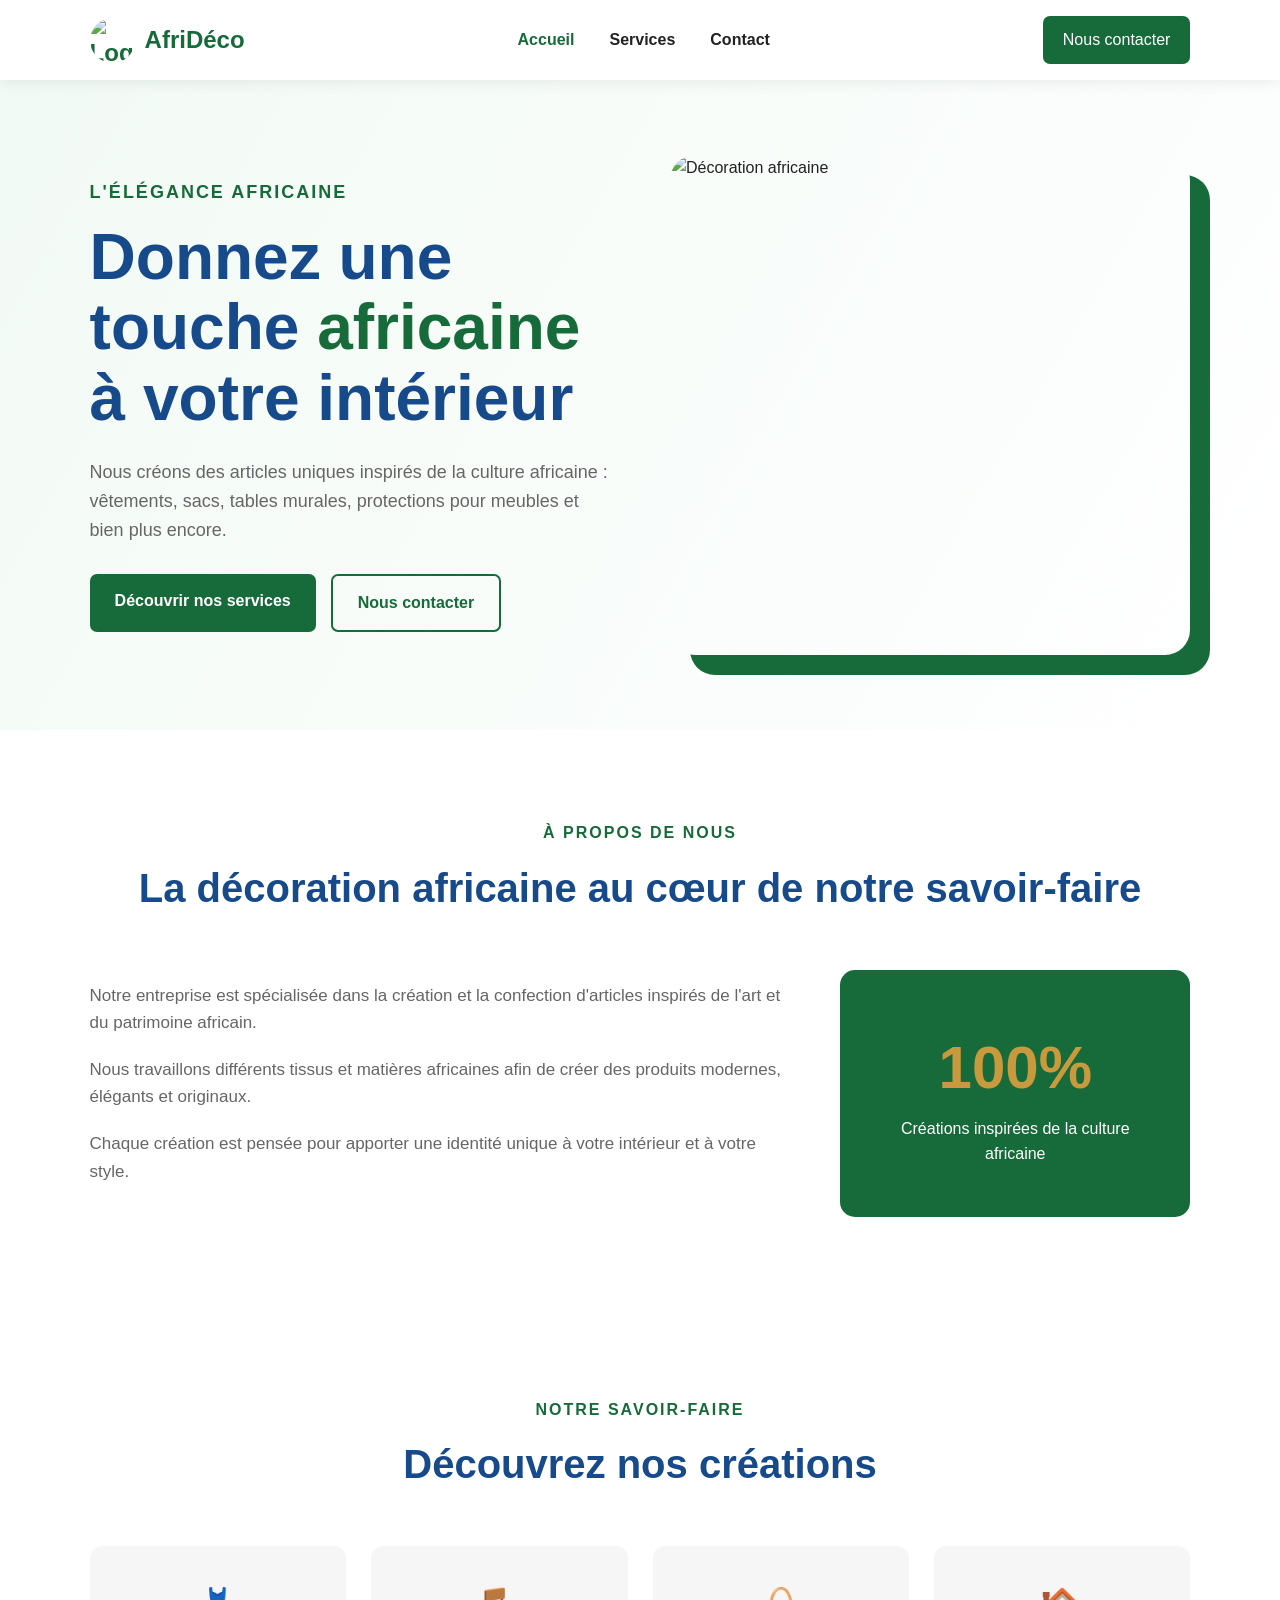
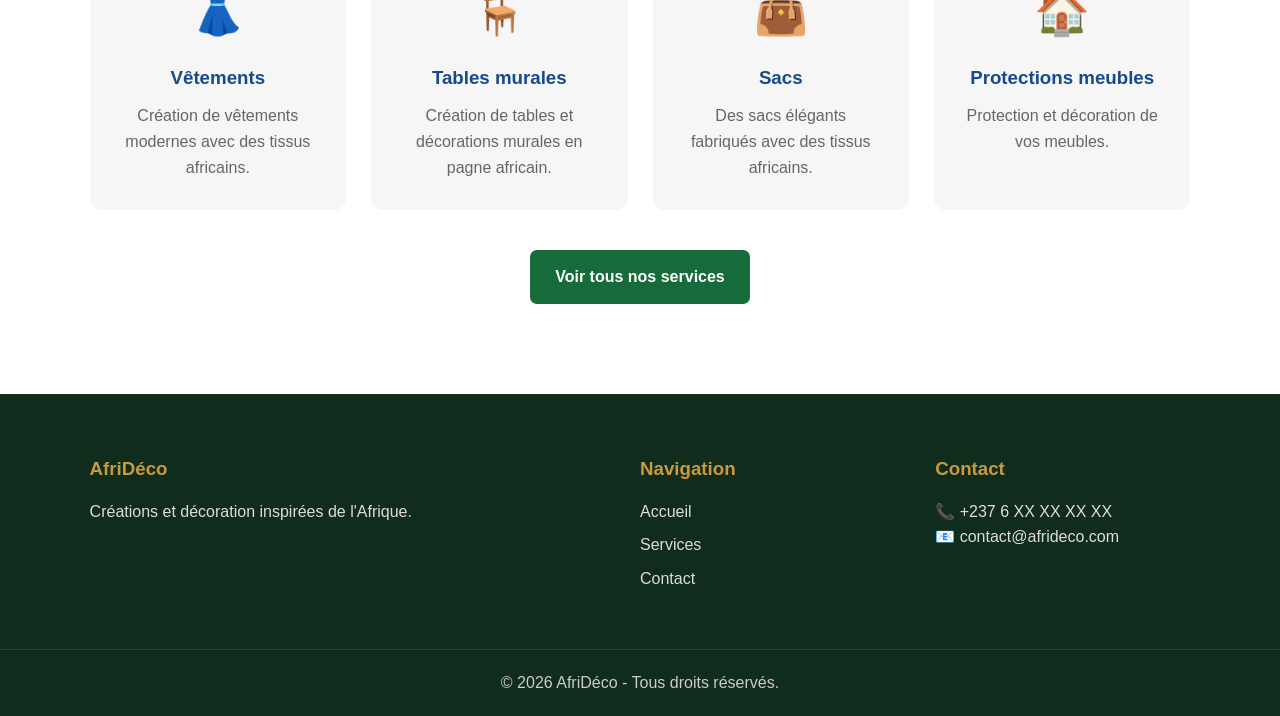
==== index.html @ ce620926 "Premier commit. Creation du site" ====
<!DOCTYPE html>
<html lang="fr">
<head>
    <meta charset="UTF-8">
    <meta name="viewport" content="width=device-width, initial-scale=1.0">

    <title>Nels Affaires - Décoration Africaine</title>

    <link rel="stylesheet" href="style.css">
</head>

<body>

    <!-- ================= NAVBAR ================= -->

    <header class="navbar">

        <div class="logo">
            <img src="images/logo.png" alt="Logo AfriDéco">
            <span>AfriDéco</span>
        </div>

        <nav>
            <ul>
                <li>
                    <a href="index.html" class="active">Accueil</a>
                </li>

                <li>
                    <a href="services.html">Services</a>
                </li>

                <li>
                    <a href="contact.html">Contact</a>
                </li>
            </ul>
        </nav>

        <a href="contact.html" class="btn-nav">
            Nous contacter
        </a>

    </header>


    <!-- ================= HERO ================= -->

    <section class="hero">

        <div class="hero-content">

            <p class="small-title">
                L'élégance africaine
            </p>

            <h1>
                Donnez une touche
                <span>africaine</span>
                à votre intérieur
            </h1>

            <p>
                Nous créons des articles uniques inspirés de la culture
                africaine : vêtements, sacs, tables murales, protections
                pour meubles et bien plus encore.
            </p>

            <div class="hero-buttons">

                <a href="services.html" class="btn-primary">
                    Découvrir nos services
                </a>

                <a href="contact.html" class="btn-secondary">
                    Nous contacter
                </a>

            </div>

        </div>

        <div class="hero-image">

            <img src="images/accueil.jpg"
                 alt="Décoration africaine">

        </div>

    </section>


    <!-- ================= PRESENTATION ================= -->

    <section class="about">

        <div class="section-title">

            <p>À propos de nous</p>

            <h2>
                La décoration africaine
                au cœur de notre savoir-faire
            </h2>

        </div>

        <div class="about-content">

            <div class="about-text">

                <p>
                    Notre entreprise est spécialisée dans la création
                    et la confection d'articles inspirés de l'art et
                    du patrimoine africain.
                </p>

                <p>
                    Nous travaillons différents tissus et matières
                    africaines afin de créer des produits modernes,
                    élégants et originaux.
                </p>

                <p>
                    Chaque création est pensée pour apporter une
                    identité unique à votre intérieur et à votre style.
                </p>

            </div>

            <div class="about-box">

                <div class="number">
                    100%
                </div>

                <p>
                    Créations inspirées
                    de la culture africaine
                </p>

            </div>

        </div>

    </section>


    <!-- ================= APERCU SERVICES ================= -->

    <section class="home-services">

        <div class="section-title">

            <p>Notre savoir-faire</p>

            <h2>
                Découvrez nos créations
            </h2>

        </div>

        <div class="service-preview">

            <div class="preview-card">

                <div class="icon">👗</div>

                <h3>
                    Vêtements
                </h3>

                <p>
                    Création de vêtements modernes
                    avec des tissus africains.
                </p>

            </div>


            <div class="preview-card">

                <div class="icon">🪑</div>

                <h3>
                    Tables murales
                </h3>

                <p>
                    Création de tables et décorations
                    murales en pagne africain.
                </p>

            </div>


            <div class="preview-card">

                <div class="icon">👜</div>

                <h3>
                    Sacs
                </h3>

                <p>
                    Des sacs élégants fabriqués
                    avec des tissus africains.
                </p>

            </div>


            <div class="preview-card">

                <div class="icon">🏠</div>

                <h3>
                    Protections meubles
                </h3>

                <p>
                    Protection et décoration
                    de vos meubles.
                </p>

            </div>

        </div>

        <div class="center-button">

            <a href="services.html" class="btn-primary">
                Voir tous nos services
            </a>

        </div>

    </section>


    <!-- ================= FOOTER ================= -->

    <footer>

        <div class="footer-content">

            <div>
                <h3>AfriDéco</h3>

                <p>
                    Créations et décoration
                    inspirées de l'Afrique.
                </p>
            </div>

            <div>
                <h3>Navigation</h3>

                <a href="index.html">Accueil</a>
                <a href="services.html">Services</a>
                <a href="contact.html">Contact</a>
            </div>

            <div>
                <h3>Contact</h3>

                <p>📞 +237 6 XX XX XX XX</p>
                <p>📧 contact@afrideco.com</p>
            </div>

        </div>

        <div class="copyright">

            © 2026 AfriDéco - Tous droits réservés.

        </div>

    </footer>


    <script src="js/script.js"></script>

</body>
</html>
---- style.css ----
/* =========================================
   RESET
========================================= */

* {
    margin: 0;
    padding: 0;
    box-sizing: border-box;
}

html {
    scroll-behavior: smooth;
}

body {
    font-family: Arial, Helvetica, sans-serif;
    color: #222;
    background: #fff;
    line-height: 1.6;
}

a {
    text-decoration: none;
    color: inherit;
}

img {
    width: 100%;
    display: block;
}


/* =========================================
   VARIABLES
========================================= */

:root {
    --green: #176b3a;
    --dark-green: #0e4727;
    --light-green: #eaf5ee;
    --blue: #164a8a;
    --gold: #c99a3d;
    --black: #171717;
    --gray: #666;
    --light-gray: #f6f6f6;
    --white: #fff;
}


/* =========================================
   NAVBAR
========================================= */

.navbar {
    width: 100%;
    min-height: 80px;
    padding: 15px 7%;

    display: flex;
    align-items: center;
    justify-content: space-between;

    background: white;

    box-shadow: 0 2px 15px rgba(0, 0, 0, 0.08);

    position: sticky;
    top: 0;
    z-index: 1000;
}


.logo {
    display: flex;
    align-items: center;
    gap: 10px;

    font-size: 24px;
    font-weight: bold;
    color: var(--green);
}

.logo img {
    width: 45px;
    height: 45px;
    object-fit: cover;
    border-radius: 50%;
}


.navbar nav ul {
    list-style: none;

    display: flex;
    gap: 35px;
}


.navbar nav a {
    font-weight: 600;
    transition: 0.3s;
}


.navbar nav a:hover,
.navbar nav a.active {
    color: var(--green);
}


.btn-nav {
    background: var(--green);
    color: white;

    padding: 11px 20px;

    border-radius: 7px;

    transition: 0.3s;
}


.btn-nav:hover {
    background: var(--dark-green);
}


/* =========================================
   BOUTONS
========================================= */

.btn-primary,
.btn-secondary {
    display: inline-block;

    padding: 14px 25px;

    border-radius: 7px;

    font-weight: bold;

    transition: 0.3s;
}


.btn-primary {
    background: var(--green);
    color: white;
}


.btn-primary:hover {
    background: var(--dark-green);
    transform: translateY(-2px);
}


.btn-secondary {
    border: 2px solid var(--green);
    color: var(--green);
}


.btn-secondary:hover {
    background: var(--green);
    color: white;
}


.center-button {
    text-align: center;
    margin-top: 40px;
}


/* =========================================
   HERO
========================================= */

.hero {
    min-height: 650px;

    padding: 70px 7%;

    display: grid;
    grid-template-columns: 1fr 1fr;

    align-items: center;

    gap: 60px;

    background:
        linear-gradient(
            120deg,
            #f2faf5,
            #ffffff
        );
}


.hero-content .small-title {
    color: var(--green);

    font-weight: bold;

    text-transform: uppercase;

    letter-spacing: 2px;

    margin-bottom: 15px;
}


.hero h1 {
    font-size: clamp(40px, 5vw, 68px);

    line-height: 1.1;

    color: var(--blue);

    margin-bottom: 25px;
}


.hero h1 span {
    color: var(--green);
}


.hero-content > p {
    color: var(--gray);

    max-width: 600px;

    font-size: 18px;

    margin-bottom: 30px;
}


.hero-buttons {
    display: flex;
    gap: 15px;

    flex-wrap: wrap;
}


.hero-image img {
    height: 500px;

    object-fit: cover;

    border-radius: 25px;

    box-shadow:
        20px 20px 0 var(--green);
}


/* =========================================
   SECTIONS
========================================= */

.about,
.home-services,
.services-section,
.products-section,
.contact-section {
    padding: 90px 7%;
}


.section-title {
    text-align: center;

    margin-bottom: 50px;
}


.section-title p {
    color: var(--green);

    font-weight: bold;

    text-transform: uppercase;

    letter-spacing: 2px;
}


.section-title h2 {
    color: var(--blue);

    font-size: 40px;

    margin-top: 10px;
}


/* =========================================
   ABOUT
========================================= */

.about-content {
    display: grid;

    grid-template-columns: 2fr 1fr;

    gap: 50px;

    align-items: center;
}


.about-text p {
    margin-bottom: 20px;

    color: var(--gray);

    font-size: 17px;
}


.about-box {
    background: var(--green);

    color: white;

    padding: 50px 30px;

    text-align: center;

    border-radius: 15px;
}


.about-box .number {
    font-size: 60px;

    font-weight: bold;

    color: var(--gold);
}


/* =========================================
   APERCU SERVICES
========================================= */

.service-preview {
    display: grid;

    grid-template-columns:
        repeat(4, 1fr);

    gap: 25px;
}


.preview-card {
    padding: 30px;

    background: var(--light-gray);

    border-radius: 12px;

    text-align: center;

    transition: 0.3s;
}


.preview-card:hover {
    transform: translateY(-8px);

    box-shadow:
        0 15px 30px rgba(0,0,0,0.1);
}


.preview-card .icon {
    font-size: 45px;

    margin-bottom: 15px;
}


.preview-card h3 {
    color: var(--blue);

    margin-bottom: 10px;
}


.preview-card p {
    color: var(--gray);
}


/* =========================================
   PAGE HEADER
========================================= */

.page-header {
    padding: 80px 7%;

    text-align: center;

    background: var(--light-green);
}


.page-header p:first-child {
    color: var(--green);

    font-weight: bold;

    text-transform: uppercase;
}


.page-header h1 {
    font-size: 50px;

    color: var(--blue);

    margin: 10px 0;
}


.page-header p:last-child {
    color: var(--gray);
}


/* =========================================
   SERVICES
========================================= */

.services-grid {
    display: grid;

    grid-template-columns:
        repeat(2, 1fr);

    gap: 30px;
}


.service-card {
    background: white;

    border-radius: 15px;

    overflow: hidden;

    box-shadow:
        0 10px 30px rgba(0,0,0,0.08);

    cursor: pointer;

    transition: 0.3s;
}


.service-card:hover {
    transform: translateY(-8px);

    box-shadow:
        0 20px 40px rgba(0,0,0,0.13);
}


.service-image {
    height: 280px;

    overflow: hidden;
}


.service-image img {
    height: 100%;

    object-fit: cover;

    transition: 0.4s;
}


.service-card:hover
.service-image img {
    transform: scale(1.06);
}


.service-card-content {
    padding: 30px;
}


.service-card-content span {
    color: var(--green);

    font-size: 13px;

    font-weight: bold;

    text-transform: uppercase;
}


.service-card-content h2 {
    color: var(--blue);

    margin: 8px 0;
}


.service-card-content p {
    color: var(--gray);

    margin-bottom: 15px;
}


.service-card button {
    border: none;

    background: transparent;

    color: var(--green);

    font-weight: bold;

    cursor: pointer;

    font-size: 15px;
}


/* =========================================
   PRODUITS
========================================= */

.products-section {
    background: #fafafa;
}


.products-grid {
    display: grid;

    grid-template-columns:
        repeat(3, 1fr);

    gap: 25px;
}


.product-card {
    background: white;

    border-radius: 12px;

    overflow: hidden;

    box-shadow:
        0 8px 25px rgba(0,0,0,0.08);
}


.product-card-image {
    height: 270px;
}


.product-card-image img {
    height: 100%;

    object-fit: cover;
}


.product-info {
    padding: 22px;
}


.product-info h3 {
    color: var(--blue);

    margin-bottom: 8px;
}


.product-price {
    color: var(--green);

    font-size: 21px;

    font-weight: bold;

    margin: 10px 0;
}


.product-material {
    display: inline-block;

    padding: 5px 10px;

    border-radius: 20px;

    background: var(--light-green);

    color: var(--green);

    font-size: 13px;

    margin-bottom: 10px;
}


.product-description {
    color: var(--gray);

    font-size: 14px;
}


.empty-products {
    grid-column: 1 / -1;

    text-align: center;

    padding: 60px;

    background: white;

    border-radius: 15px;
}


.empty-products div {
    font-size: 50px;
}


/* =========================================
   CONTACT
========================================= */

.contact-section {
    display: grid;

    grid-template-columns:
        1fr 1fr;

    gap: 70px;
}


.contact-form-container,
.contact-info {
    background: white;

    padding: 35px;

    border-radius: 15px;

    box-shadow:
        0 10px 35px rgba(0,0,0,0.08);
}


.contact-form-container h2,
.contact-info h2 {
    color: var(--blue);

    margin-bottom: 10px;
}


.contact-form-container > p,
.contact-info > p {
    color: var(--gray);

    margin-bottom: 30px;
}


.form-group {
    margin-bottom: 20px;
}


.form-group label {
    display: block;

    margin-bottom: 7px;

    font-weight: bold;
}


.form-group input,
.form-group textarea,
.form-group select {
    width: 100%;

    padding: 13px 15px;

    border: 1px solid #ddd;

    border-radius: 7px;

    font-size: 15px;

    outline: none;
}


.form-group input:focus,
.form-group textarea:focus,
.form-group select:focus {
    border-color: var(--green);
}


.contact-item {
    display: flex;

    align-items: center;

    gap: 15px;

    padding: 17px;

    border-radius: 10px;

    margin-bottom: 12px;

    background: var(--light-gray);

    transition: 0.3s;
}


.contact-item:hover {
    background: var(--light-green);

    transform: translateX(5px);
}


.contact-icon {
    width: 45px;
    height: 45px;

    display: flex;

    align-items: center;
    justify-content: center;

    border-radius: 50%;

    background: var(--green);

    color: white;

    font-weight: bold;
}


.contact-item strong {
    display: block;

    color: var(--blue);
}


.contact-item span {
    display: block;

    color: var(--gray);

    font-size: 14px;
}


/* =========================================
   FOOTER
========================================= */

footer {
    background: #102c1c;

    color: white;

    padding-top: 60px;
}


.footer-content {
    padding: 0 7% 50px;

    display: grid;

    grid-template-columns:
        2fr 1fr 1fr;

    gap: 40px;
}


.footer-content h3 {
    margin-bottom: 15px;

    color: var(--gold);
}


.footer-content p {
    color: #ddd;
}


.footer-content a {
    display: block;

    color: #ddd;

    margin-bottom: 8px;
}


.footer-content a:hover {
    color: white;
}


.copyright {
    border-top: 1px solid rgba(255,255,255,0.1);

    text-align: center;

    padding: 20px 7%;

    color: #ccc;
}


/* =========================================
   RESPONSIVE
========================================= */

@media (max-width: 1000px) {

    .service-preview {
        grid-template-columns:
            repeat(2, 1fr);
    }

    .products-grid {
        grid-template-columns:
            repeat(2, 1fr);
    }

}


@media (max-width: 800px) {

    .navbar {
        flex-wrap: wrap;

        gap: 15px;
    }

    .navbar nav {
        order: 3;

        width: 100%;
    }

    .navbar nav ul {
        justify-content: center;
    }


    .hero {
        grid-template-columns: 1fr;

        text-align: center;
    }

    .hero-buttons {
        justify-content: center;
    }


    .about-content {
        grid-template-columns: 1fr;
    }


    .services-grid {
        grid-template-columns: 1fr;
    }


    .contact-section {
        grid-template-columns: 1fr;
    }


    .footer-content {
        grid-template-columns: 1fr;
    }

}


@media (max-width: 550px) {

    .navbar nav ul {
        gap: 15px;

        font-size: 14px;
    }

    .btn-nav {
        display: none;
    }


    .hero {
        padding: 50px 5%;
    }


    .hero-image img {
        height: 350px;

        box-shadow: 10px 10px 0 var(--green);
    }


    .section-title h2 {
        font-size: 30px;
    }


    .page-header h1 {
        font-size: 38px;
    }


    .service-preview,
    .products-grid {
        grid-template-columns: 1fr;
    }


    .about,
    .home-services,
    .services-section,
    .products-section,
    .contact-section {
        padding: 60px 5%;
    }

}
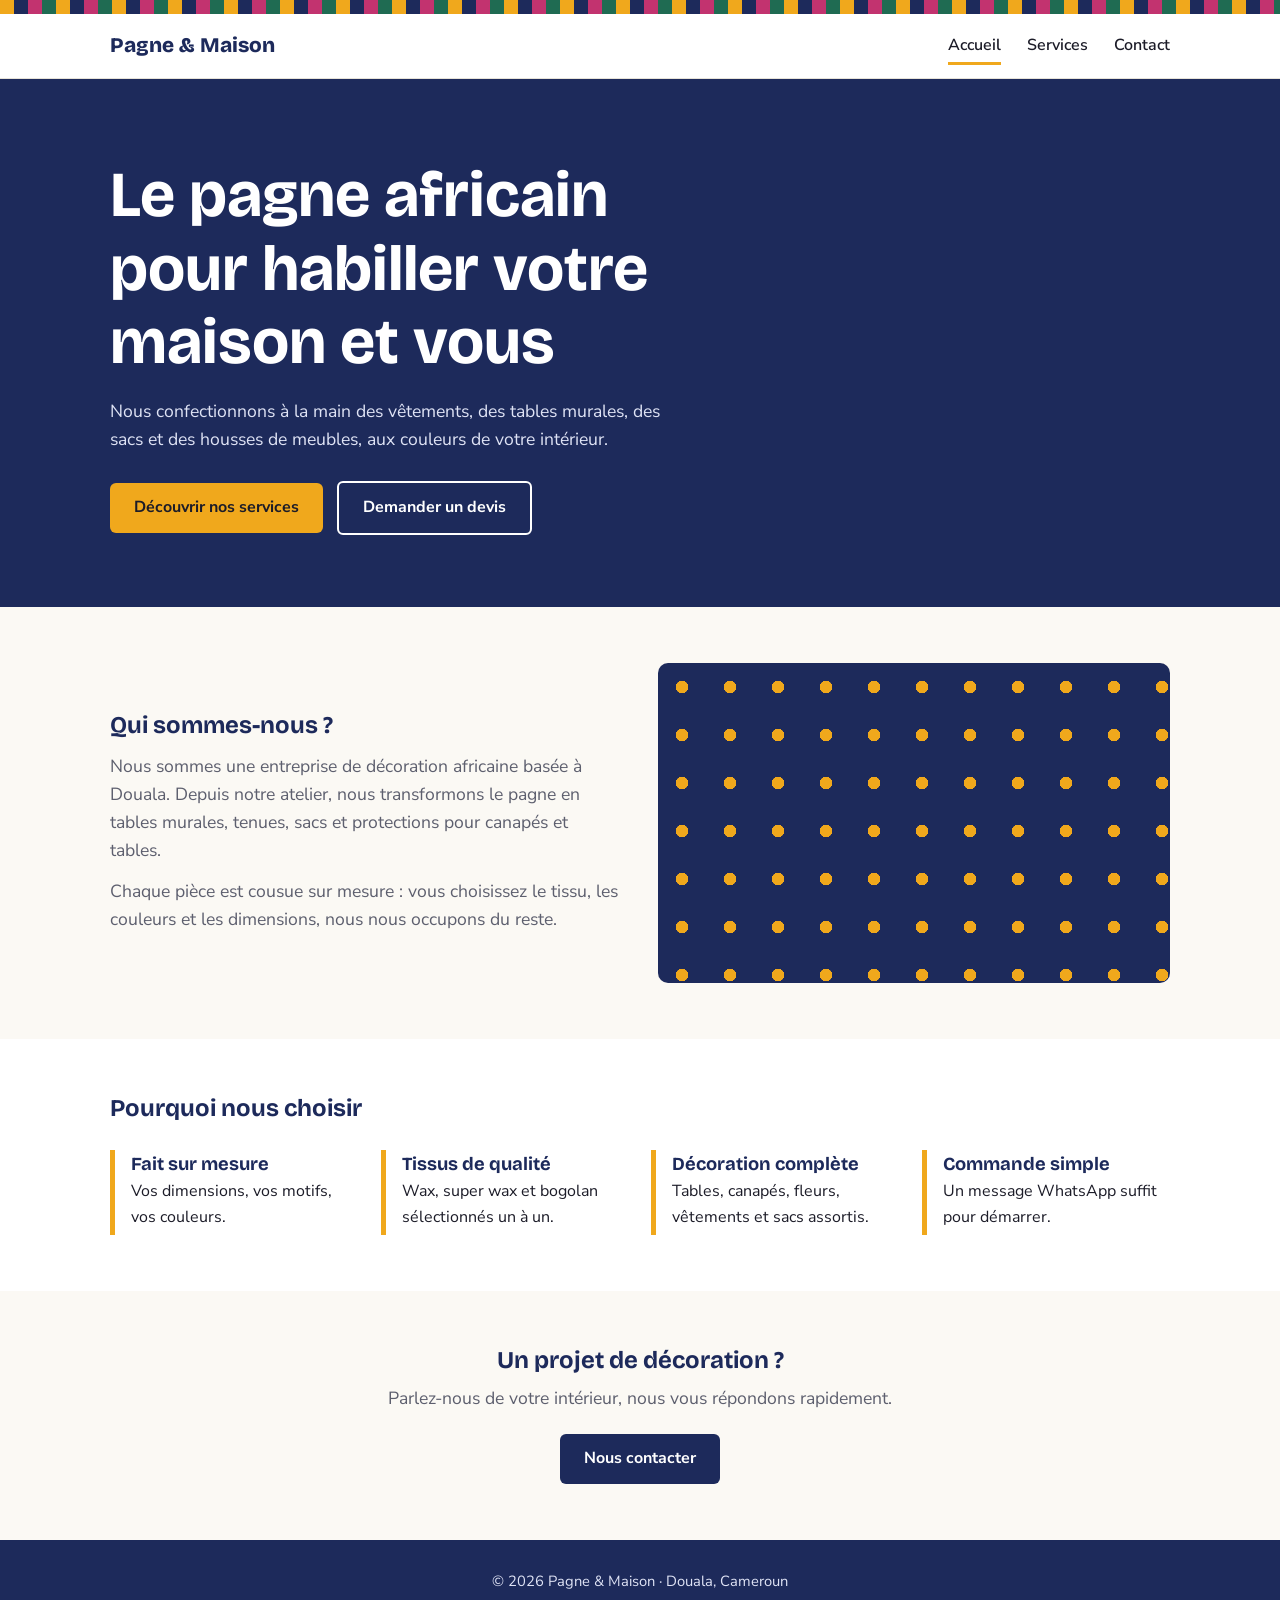
==== commit 0773af51: "Modification du design du site. Ajout du scipt. Ajout de la page produit" ====
--- a/index.html
+++ b/index.html
@@ -1,284 +1,58 @@
 <!DOCTYPE html>
 <html lang="fr">
 <head>
-    <meta charset="UTF-8">
-    <meta name="viewport" content="width=device-width, initial-scale=1.0">
-
-    <title>Nels Affaires - Décoration Africaine</title>
-
-    <link rel="stylesheet" href="style.css">
+<meta charset="UTF-8">
+<meta name="viewport" content="width=device-width, initial-scale=1">
+<title>Pagne & Maison – Décoration africaine sur mesure</title>
+<meta name="description" content="Vêtements, tables murales, sacs et protections de meubles en pagne africain, faits sur mesure.">
+<link rel="preconnect" href="https://fonts.googleapis.com">
+<link href="https://fonts.googleapis.com/css2?family=Bricolage+Grotesque:wght@600;800&family=Nunito+Sans:wght@400;600;700&display=swap" rel="stylesheet">
+<link rel="stylesheet" href="style.css">
 </head>
-
 <body>
 
-    <!-- ================= NAVBAR ================= -->
+<main>
+  <div class="hero">
+    <div class="wrap">
+      <h1>Le pagne africain pour habiller votre maison et vous</h1>
+      <p>Nous confectionnons à la main des vêtements, des tables murales, des sacs et des housses de meubles, aux couleurs de votre intérieur.</p>
+      <a class="btn clair" href="services.html">Découvrir nos services</a>
+      <a class="btn" href="contact.html">Demander un devis</a>
+    </div>
+  </div>
 
-    <header class="navbar">
+  <section>
+    <div class="wrap apropos">
+      <div>
+        <h2>Qui sommes-nous ?</h2>
+        <p class="lead" style="margin-top:12px">Nous sommes une entreprise de décoration africaine basée à Douala. Depuis notre atelier, nous transformons le pagne en tables murales, tenues, sacs et protections pour canapés et tables.</p>
+        <p class="lead" style="margin-top:12px">Chaque pièce est cousue sur mesure : vous choisissez le tissu, les couleurs et les dimensions, nous nous occupons du reste.</p>
+      </div>
+      <div class="visuel m1"></div>
+    </div>
+  </section>
 
-        <div class="logo">
-            <img src="images/logo.png" alt="Logo AfriDéco">
-            <span>AfriDéco</span>
-        </div>
+  <section style="background:#fff">
+    <div class="wrap">
+      <h2>Pourquoi nous choisir</h2>
+      <div class="grille">
+        <div class="atout"><h3>Fait sur mesure</h3><p>Vos dimensions, vos motifs, vos couleurs.</p></div>
+        <div class="atout"><h3>Tissus de qualité</h3><p>Wax, super wax et bogolan sélectionnés un à un.</p></div>
+        <div class="atout"><h3>Décoration complète</h3><p>Tables, canapés, fleurs, vêtements et sacs assortis.</p></div>
+        <div class="atout"><h3>Commande simple</h3><p>Un message WhatsApp suffit pour démarrer.</p></div>
+      </div>
+    </div>
+  </section>
 
-        <nav>
-            <ul>
-                <li>
-                    <a href="index.html" class="active">Accueil</a>
-                </li>
+  <section>
+    <div class="wrap" style="text-align:center">
+      <h2>Un projet de décoration ?</h2>
+      <p class="lead" style="margin:10px auto 22px">Parlez-nous de votre intérieur, nous vous répondons rapidement.</p>
+      <a class="btn" href="contact.html">Nous contacter</a>
+    </div>
+  </section>
+</main>
 
-                <li>
-                    <a href="services.html">Services</a>
-                </li>
-
-                <li>
-                    <a href="contact.html">Contact</a>
-                </li>
-            </ul>
-        </nav>
-
-        <a href="contact.html" class="btn-nav">
-            Nous contacter
-        </a>
-
-    </header>
-
-
-    <!-- ================= HERO ================= -->
-
-    <section class="hero">
-
-        <div class="hero-content">
-
-            <p class="small-title">
-                L'élégance africaine
-            </p>
-
-            <h1>
-                Donnez une touche
-                <span>africaine</span>
-                à votre intérieur
-            </h1>
-
-            <p>
-                Nous créons des articles uniques inspirés de la culture
-                africaine : vêtements, sacs, tables murales, protections
-                pour meubles et bien plus encore.
-            </p>
-
-            <div class="hero-buttons">
-
-                <a href="services.html" class="btn-primary">
-                    Découvrir nos services
-                </a>
-
-                <a href="contact.html" class="btn-secondary">
-                    Nous contacter
-                </a>
-
-            </div>
-
-        </div>
-
-        <div class="hero-image">
-
-            <img src="images/accueil.jpg"
-                 alt="Décoration africaine">
-
-        </div>
-
-    </section>
-
-
-    <!-- ================= PRESENTATION ================= -->
-
-    <section class="about">
-
-        <div class="section-title">
-
-            <p>À propos de nous</p>
-
-            <h2>
-                La décoration africaine
-                au cœur de notre savoir-faire
-            </h2>
-
-        </div>
-
-        <div class="about-content">
-
-            <div class="about-text">
-
-                <p>
-                    Notre entreprise est spécialisée dans la création
-                    et la confection d'articles inspirés de l'art et
-                    du patrimoine africain.
-                </p>
-
-                <p>
-                    Nous travaillons différents tissus et matières
-                    africaines afin de créer des produits modernes,
-                    élégants et originaux.
-                </p>
-
-                <p>
-                    Chaque création est pensée pour apporter une
-                    identité unique à votre intérieur et à votre style.
-                </p>
-
-            </div>
-
-            <div class="about-box">
-
-                <div class="number">
-                    100%
-                </div>
-
-                <p>
-                    Créations inspirées
-                    de la culture africaine
-                </p>
-
-            </div>
-
-        </div>
-
-    </section>
-
-
-    <!-- ================= APERCU SERVICES ================= -->
-
-    <section class="home-services">
-
-        <div class="section-title">
-
-            <p>Notre savoir-faire</p>
-
-            <h2>
-                Découvrez nos créations
-            </h2>
-
-        </div>
-
-        <div class="service-preview">
-
-            <div class="preview-card">
-
-                <div class="icon">👗</div>
-
-                <h3>
-                    Vêtements
-                </h3>
-
-                <p>
-                    Création de vêtements modernes
-                    avec des tissus africains.
-                </p>
-
-            </div>
-
-
-            <div class="preview-card">
-
-                <div class="icon">🪑</div>
-
-                <h3>
-                    Tables murales
-                </h3>
-
-                <p>
-                    Création de tables et décorations
-                    murales en pagne africain.
-                </p>
-
-            </div>
-
-
-            <div class="preview-card">
-
-                <div class="icon">👜</div>
-
-                <h3>
-                    Sacs
-                </h3>
-
-                <p>
-                    Des sacs élégants fabriqués
-                    avec des tissus africains.
-                </p>
-
-            </div>
-
-
-            <div class="preview-card">
-
-                <div class="icon">🏠</div>
-
-                <h3>
-                    Protections meubles
-                </h3>
-
-                <p>
-                    Protection et décoration
-                    de vos meubles.
-                </p>
-
-            </div>
-
-        </div>
-
-        <div class="center-button">
-
-            <a href="services.html" class="btn-primary">
-                Voir tous nos services
-            </a>
-
-        </div>
-
-    </section>
-
-
-    <!-- ================= FOOTER ================= -->
-
-    <footer>
-
-        <div class="footer-content">
-
-            <div>
-                <h3>AfriDéco</h3>
-
-                <p>
-                    Créations et décoration
-                    inspirées de l'Afrique.
-                </p>
-            </div>
-
-            <div>
-                <h3>Navigation</h3>
-
-                <a href="index.html">Accueil</a>
-                <a href="services.html">Services</a>
-                <a href="contact.html">Contact</a>
-            </div>
-
-            <div>
-                <h3>Contact</h3>
-
-                <p>📞 +237 6 XX XX XX XX</p>
-                <p>📧 contact@afrideco.com</p>
-            </div>
-
-        </div>
-
-        <div class="copyright">
-
-            © 2026 AfriDéco - Tous droits réservés.
-
-        </div>
-
-    </footer>
-
-
-    <script src="js/script.js"></script>
-
+<script src="script.js"></script>
 </body>
-</html>+</html>
--- a/style.css
+++ b/style.css
@@ -1,974 +1,86 @@
-/* =========================================
-   RESET
-========================================= */
+:root{--indigo:#1d2a5b;--safran:#f0a81c;--vert:#1f6b52;--brique:#b8432b;--rose:#c2336f;--fond:#fbf9f4;--texte:#1c1c28;--gris:#5d5f6e}
+*{box-sizing:border-box;margin:0;padding:0}
+body{font-family:'Nunito Sans',system-ui,sans-serif;color:var(--texte);background:var(--fond);line-height:1.6}
+h1,h2,h3{font-family:'Bricolage Grotesque',system-ui,sans-serif;line-height:1.15;color:var(--indigo)}
+a{color:inherit}
+:focus-visible{outline:3px solid var(--safran);outline-offset:2px}
+.wrap{max-width:1100px;margin:0 auto;padding:0 20px}
+section{padding:56px 0}
+.lead{font-size:1.1rem;color:var(--gris);max-width:60ch}
 
-* {
-    margin: 0;
-    padding: 0;
-    box-sizing: border-box;
+/* Bande pagne : l'élément signature du site */
+.bande{height:14px;background:
+ repeating-linear-gradient(90deg,var(--safran) 0 14px,var(--indigo) 14px 28px,var(--rose) 28px 42px,var(--vert) 42px 56px)}
+
+/* Navigation */
+header{background:#fff;position:sticky;top:0;z-index:10;box-shadow:0 1px 0 #e6e2d8}
+.nav{display:flex;align-items:center;justify-content:space-between;height:64px}
+.logo{font-family:'Bricolage Grotesque',sans-serif;font-weight:800;font-size:1.3rem;color:var(--indigo);text-decoration:none}
+.nav ul{display:flex;gap:26px;list-style:none}
+.nav ul a{text-decoration:none;font-weight:600;padding:6px 0;border-bottom:3px solid transparent}
+.nav ul a:hover,.nav ul a.actif{border-color:var(--safran)}
+.burger{display:none;background:none;border:0;font-size:1.8rem;color:var(--indigo);cursor:pointer}
+
+/* Boutons */
+.btn{display:inline-block;background:var(--indigo);color:#fff;padding:12px 24px;border-radius:6px;text-decoration:none;font-weight:700;border:0;cursor:pointer;font-size:1rem}
+.btn:hover{background:var(--brique)}
+.btn.clair{background:var(--safran);color:var(--texte)}
+.btn.clair:hover{background:#fff}
+
+/* Accueil */
+.hero{background:var(--indigo);color:#fff;padding:80px 0 72px}
+.hero h1{color:#fff;font-size:clamp(2.2rem,6vw,4rem);max-width:16ch;margin-bottom:18px}
+.hero p{max-width:52ch;margin-bottom:28px;color:#dfe3f5;font-size:1.1rem}
+.hero .btn+.btn{margin-left:10px;background:transparent;border:2px solid #fff}
+.grille{display:grid;gap:22px;grid-template-columns:repeat(auto-fit,minmax(230px,1fr));margin-top:28px}
+.atout{border-left:5px solid var(--safran);padding:4px 0 4px 16px}
+.atout h3{font-size:1.15rem;margin-bottom:4px}
+.apropos{display:grid;gap:36px;grid-template-columns:1fr 1fr;align-items:center}
+.apropos .visuel{height:320px;border-radius:10px}
+
+/* Cartes services */
+.card{display:block;text-decoration:none;background:#fff;border-radius:10px;overflow:hidden;border:1px solid #e6e2d8;transition:transform .2s,box-shadow .2s}
+.card:hover{transform:translateY(-4px);box-shadow:0 10px 24px rgba(29,42,91,.15)}
+.card .visuel{height:150px}
+.card .corps{padding:18px}
+.card h3{font-size:1.2rem;margin-bottom:6px}
+.card p{color:var(--gris);font-size:.95rem}
+.card .voir{display:inline-block;margin-top:10px;font-weight:700;color:var(--brique)}
+.entete{background:#fff;border-bottom:1px solid #e6e2d8;padding:44px 0}
+.retour{display:inline-block;margin-bottom:12px;color:var(--brique);font-weight:700;text-decoration:none}
+.prix{font-family:'Bricolage Grotesque',sans-serif;font-weight:800;font-size:1.25rem;color:var(--vert);margin:8px 0}
+.detail{font-size:.9rem;color:var(--gris)}
+.detail b{color:var(--texte)}
+
+/* Motifs de pagne (remplacent les photos tant que vous n'en avez pas) */
+.m1{background:radial-gradient(circle at 50% 50%,var(--safran) 0 18%,transparent 19%) 0 0/48px 48px,var(--indigo)}
+.m2{background:repeating-linear-gradient(45deg,var(--rose) 0 12px,var(--safran) 12px 24px,var(--vert) 24px 36px)}
+.m3{background:conic-gradient(from 45deg at 50% 50%,var(--brique) 0 25%,var(--safran) 0 50%,var(--brique) 0 75%,var(--indigo) 0) 0 0/50px 50px}
+.m4{background:repeating-radial-gradient(circle at 50% 50%,var(--vert) 0 8px,var(--safran) 8px 16px,var(--indigo) 16px 24px)}
+.m5{background:linear-gradient(135deg,var(--rose) 25%,transparent 25%) -20px 0/40px 40px,linear-gradient(225deg,var(--rose) 25%,transparent 25%) -20px 0/40px 40px,var(--safran)}
+.m6{background:repeating-linear-gradient(90deg,var(--indigo) 0 10px,#fff 10px 14px,var(--brique) 14px 24px,#fff 24px 28px)}
+
+/* Contact */
+.contact{display:grid;gap:36px;grid-template-columns:1.2fr 1fr;align-items:start}
+form{display:grid;gap:14px;background:#fff;padding:26px;border-radius:10px;border:1px solid #e6e2d8}
+label{font-weight:700;font-size:.95rem}
+input,select,textarea{width:100%;padding:11px;border:1.5px solid #c9c5b8;border-radius:6px;font:inherit;margin-top:4px;background:#fff}
+textarea{min-height:130px;resize:vertical}
+#retour-form{font-weight:700;color:var(--vert)}
+.coord{display:grid;gap:12px}
+.coord p{margin-bottom:6px}
+.reseau{display:flex;align-items:center;gap:12px;padding:13px 16px;border-radius:8px;color:#fff;text-decoration:none;font-weight:700}
+.reseau:hover{filter:brightness(1.12)}
+.wa{background:#1f9d55}.tel{background:var(--indigo)}.fb{background:#1877f2}.tk{background:#111}.sc{background:#f5d800;color:#111}
+
+footer{background:var(--indigo);color:#dfe3f5;padding:30px 0;text-align:center;font-size:.92rem}
+
+@media(max-width:760px){
+ .burger{display:block}
+ .nav ul{display:none;position:absolute;top:64px;left:0;right:0;background:#fff;flex-direction:column;gap:0;padding:8px 20px 16px;box-shadow:0 8px 14px rgba(0,0,0,.08)}
+ .nav ul.ouvert{display:flex}
+ .nav ul a{display:block;padding:12px 0}
+ .apropos,.contact{grid-template-columns:1fr}
+ .hero .btn+.btn{margin:10px 0 0}
 }
-
-html {
-    scroll-behavior: smooth;
-}
-
-body {
-    font-family: Arial, Helvetica, sans-serif;
-    color: #222;
-    background: #fff;
-    line-height: 1.6;
-}
-
-a {
-    text-decoration: none;
-    color: inherit;
-}
-
-img {
-    width: 100%;
-    display: block;
-}
-
-
-/* =========================================
-   VARIABLES
-========================================= */
-
-:root {
-    --green: #176b3a;
-    --dark-green: #0e4727;
-    --light-green: #eaf5ee;
-    --blue: #164a8a;
-    --gold: #c99a3d;
-    --black: #171717;
-    --gray: #666;
-    --light-gray: #f6f6f6;
-    --white: #fff;
-}
-
-
-/* =========================================
-   NAVBAR
-========================================= */
-
-.navbar {
-    width: 100%;
-    min-height: 80px;
-    padding: 15px 7%;
-
-    display: flex;
-    align-items: center;
-    justify-content: space-between;
-
-    background: white;
-
-    box-shadow: 0 2px 15px rgba(0, 0, 0, 0.08);
-
-    position: sticky;
-    top: 0;
-    z-index: 1000;
-}
-
-
-.logo {
-    display: flex;
-    align-items: center;
-    gap: 10px;
-
-    font-size: 24px;
-    font-weight: bold;
-    color: var(--green);
-}
-
-.logo img {
-    width: 45px;
-    height: 45px;
-    object-fit: cover;
-    border-radius: 50%;
-}
-
-
-.navbar nav ul {
-    list-style: none;
-
-    display: flex;
-    gap: 35px;
-}
-
-
-.navbar nav a {
-    font-weight: 600;
-    transition: 0.3s;
-}
-
-
-.navbar nav a:hover,
-.navbar nav a.active {
-    color: var(--green);
-}
-
-
-.btn-nav {
-    background: var(--green);
-    color: white;
-
-    padding: 11px 20px;
-
-    border-radius: 7px;
-
-    transition: 0.3s;
-}
-
-
-.btn-nav:hover {
-    background: var(--dark-green);
-}
-
-
-/* =========================================
-   BOUTONS
-========================================= */
-
-.btn-primary,
-.btn-secondary {
-    display: inline-block;
-
-    padding: 14px 25px;
-
-    border-radius: 7px;
-
-    font-weight: bold;
-
-    transition: 0.3s;
-}
-
-
-.btn-primary {
-    background: var(--green);
-    color: white;
-}
-
-
-.btn-primary:hover {
-    background: var(--dark-green);
-    transform: translateY(-2px);
-}
-
-
-.btn-secondary {
-    border: 2px solid var(--green);
-    color: var(--green);
-}
-
-
-.btn-secondary:hover {
-    background: var(--green);
-    color: white;
-}
-
-
-.center-button {
-    text-align: center;
-    margin-top: 40px;
-}
-
-
-/* =========================================
-   HERO
-========================================= */
-
-.hero {
-    min-height: 650px;
-
-    padding: 70px 7%;
-
-    display: grid;
-    grid-template-columns: 1fr 1fr;
-
-    align-items: center;
-
-    gap: 60px;
-
-    background:
-        linear-gradient(
-            120deg,
-            #f2faf5,
-            #ffffff
-        );
-}
-
-
-.hero-content .small-title {
-    color: var(--green);
-
-    font-weight: bold;
-
-    text-transform: uppercase;
-
-    letter-spacing: 2px;
-
-    margin-bottom: 15px;
-}
-
-
-.hero h1 {
-    font-size: clamp(40px, 5vw, 68px);
-
-    line-height: 1.1;
-
-    color: var(--blue);
-
-    margin-bottom: 25px;
-}
-
-
-.hero h1 span {
-    color: var(--green);
-}
-
-
-.hero-content > p {
-    color: var(--gray);
-
-    max-width: 600px;
-
-    font-size: 18px;
-
-    margin-bottom: 30px;
-}
-
-
-.hero-buttons {
-    display: flex;
-    gap: 15px;
-
-    flex-wrap: wrap;
-}
-
-
-.hero-image img {
-    height: 500px;
-
-    object-fit: cover;
-
-    border-radius: 25px;
-
-    box-shadow:
-        20px 20px 0 var(--green);
-}
-
-
-/* =========================================
-   SECTIONS
-========================================= */
-
-.about,
-.home-services,
-.services-section,
-.products-section,
-.contact-section {
-    padding: 90px 7%;
-}
-
-
-.section-title {
-    text-align: center;
-
-    margin-bottom: 50px;
-}
-
-
-.section-title p {
-    color: var(--green);
-
-    font-weight: bold;
-
-    text-transform: uppercase;
-
-    letter-spacing: 2px;
-}
-
-
-.section-title h2 {
-    color: var(--blue);
-
-    font-size: 40px;
-
-    margin-top: 10px;
-}
-
-
-/* =========================================
-   ABOUT
-========================================= */
-
-.about-content {
-    display: grid;
-
-    grid-template-columns: 2fr 1fr;
-
-    gap: 50px;
-
-    align-items: center;
-}
-
-
-.about-text p {
-    margin-bottom: 20px;
-
-    color: var(--gray);
-
-    font-size: 17px;
-}
-
-
-.about-box {
-    background: var(--green);
-
-    color: white;
-
-    padding: 50px 30px;
-
-    text-align: center;
-
-    border-radius: 15px;
-}
-
-
-.about-box .number {
-    font-size: 60px;
-
-    font-weight: bold;
-
-    color: var(--gold);
-}
-
-
-/* =========================================
-   APERCU SERVICES
-========================================= */
-
-.service-preview {
-    display: grid;
-
-    grid-template-columns:
-        repeat(4, 1fr);
-
-    gap: 25px;
-}
-
-
-.preview-card {
-    padding: 30px;
-
-    background: var(--light-gray);
-
-    border-radius: 12px;
-
-    text-align: center;
-
-    transition: 0.3s;
-}
-
-
-.preview-card:hover {
-    transform: translateY(-8px);
-
-    box-shadow:
-        0 15px 30px rgba(0,0,0,0.1);
-}
-
-
-.preview-card .icon {
-    font-size: 45px;
-
-    margin-bottom: 15px;
-}
-
-
-.preview-card h3 {
-    color: var(--blue);
-
-    margin-bottom: 10px;
-}
-
-
-.preview-card p {
-    color: var(--gray);
-}
-
-
-/* =========================================
-   PAGE HEADER
-========================================= */
-
-.page-header {
-    padding: 80px 7%;
-
-    text-align: center;
-
-    background: var(--light-green);
-}
-
-
-.page-header p:first-child {
-    color: var(--green);
-
-    font-weight: bold;
-
-    text-transform: uppercase;
-}
-
-
-.page-header h1 {
-    font-size: 50px;
-
-    color: var(--blue);
-
-    margin: 10px 0;
-}
-
-
-.page-header p:last-child {
-    color: var(--gray);
-}
-
-
-/* =========================================
-   SERVICES
-========================================= */
-
-.services-grid {
-    display: grid;
-
-    grid-template-columns:
-        repeat(2, 1fr);
-
-    gap: 30px;
-}
-
-
-.service-card {
-    background: white;
-
-    border-radius: 15px;
-
-    overflow: hidden;
-
-    box-shadow:
-        0 10px 30px rgba(0,0,0,0.08);
-
-    cursor: pointer;
-
-    transition: 0.3s;
-}
-
-
-.service-card:hover {
-    transform: translateY(-8px);
-
-    box-shadow:
-        0 20px 40px rgba(0,0,0,0.13);
-}
-
-
-.service-image {
-    height: 280px;
-
-    overflow: hidden;
-}
-
-
-.service-image img {
-    height: 100%;
-
-    object-fit: cover;
-
-    transition: 0.4s;
-}
-
-
-.service-card:hover
-.service-image img {
-    transform: scale(1.06);
-}
-
-
-.service-card-content {
-    padding: 30px;
-}
-
-
-.service-card-content span {
-    color: var(--green);
-
-    font-size: 13px;
-
-    font-weight: bold;
-
-    text-transform: uppercase;
-}
-
-
-.service-card-content h2 {
-    color: var(--blue);
-
-    margin: 8px 0;
-}
-
-
-.service-card-content p {
-    color: var(--gray);
-
-    margin-bottom: 15px;
-}
-
-
-.service-card button {
-    border: none;
-
-    background: transparent;
-
-    color: var(--green);
-
-    font-weight: bold;
-
-    cursor: pointer;
-
-    font-size: 15px;
-}
-
-
-/* =========================================
-   PRODUITS
-========================================= */
-
-.products-section {
-    background: #fafafa;
-}
-
-
-.products-grid {
-    display: grid;
-
-    grid-template-columns:
-        repeat(3, 1fr);
-
-    gap: 25px;
-}
-
-
-.product-card {
-    background: white;
-
-    border-radius: 12px;
-
-    overflow: hidden;
-
-    box-shadow:
-        0 8px 25px rgba(0,0,0,0.08);
-}
-
-
-.product-card-image {
-    height: 270px;
-}
-
-
-.product-card-image img {
-    height: 100%;
-
-    object-fit: cover;
-}
-
-
-.product-info {
-    padding: 22px;
-}
-
-
-.product-info h3 {
-    color: var(--blue);
-
-    margin-bottom: 8px;
-}
-
-
-.product-price {
-    color: var(--green);
-
-    font-size: 21px;
-
-    font-weight: bold;
-
-    margin: 10px 0;
-}
-
-
-.product-material {
-    display: inline-block;
-
-    padding: 5px 10px;
-
-    border-radius: 20px;
-
-    background: var(--light-green);
-
-    color: var(--green);
-
-    font-size: 13px;
-
-    margin-bottom: 10px;
-}
-
-
-.product-description {
-    color: var(--gray);
-
-    font-size: 14px;
-}
-
-
-.empty-products {
-    grid-column: 1 / -1;
-
-    text-align: center;
-
-    padding: 60px;
-
-    background: white;
-
-    border-radius: 15px;
-}
-
-
-.empty-products div {
-    font-size: 50px;
-}
-
-
-/* =========================================
-   CONTACT
-========================================= */
-
-.contact-section {
-    display: grid;
-
-    grid-template-columns:
-        1fr 1fr;
-
-    gap: 70px;
-}
-
-
-.contact-form-container,
-.contact-info {
-    background: white;
-
-    padding: 35px;
-
-    border-radius: 15px;
-
-    box-shadow:
-        0 10px 35px rgba(0,0,0,0.08);
-}
-
-
-.contact-form-container h2,
-.contact-info h2 {
-    color: var(--blue);
-
-    margin-bottom: 10px;
-}
-
-
-.contact-form-container > p,
-.contact-info > p {
-    color: var(--gray);
-
-    margin-bottom: 30px;
-}
-
-
-.form-group {
-    margin-bottom: 20px;
-}
-
-
-.form-group label {
-    display: block;
-
-    margin-bottom: 7px;
-
-    font-weight: bold;
-}
-
-
-.form-group input,
-.form-group textarea,
-.form-group select {
-    width: 100%;
-
-    padding: 13px 15px;
-
-    border: 1px solid #ddd;
-
-    border-radius: 7px;
-
-    font-size: 15px;
-
-    outline: none;
-}
-
-
-.form-group input:focus,
-.form-group textarea:focus,
-.form-group select:focus {
-    border-color: var(--green);
-}
-
-
-.contact-item {
-    display: flex;
-
-    align-items: center;
-
-    gap: 15px;
-
-    padding: 17px;
-
-    border-radius: 10px;
-
-    margin-bottom: 12px;
-
-    background: var(--light-gray);
-
-    transition: 0.3s;
-}
-
-
-.contact-item:hover {
-    background: var(--light-green);
-
-    transform: translateX(5px);
-}
-
-
-.contact-icon {
-    width: 45px;
-    height: 45px;
-
-    display: flex;
-
-    align-items: center;
-    justify-content: center;
-
-    border-radius: 50%;
-
-    background: var(--green);
-
-    color: white;
-
-    font-weight: bold;
-}
-
-
-.contact-item strong {
-    display: block;
-
-    color: var(--blue);
-}
-
-
-.contact-item span {
-    display: block;
-
-    color: var(--gray);
-
-    font-size: 14px;
-}
-
-
-/* =========================================
-   FOOTER
-========================================= */
-
-footer {
-    background: #102c1c;
-
-    color: white;
-
-    padding-top: 60px;
-}
-
-
-.footer-content {
-    padding: 0 7% 50px;
-
-    display: grid;
-
-    grid-template-columns:
-        2fr 1fr 1fr;
-
-    gap: 40px;
-}
-
-
-.footer-content h3 {
-    margin-bottom: 15px;
-
-    color: var(--gold);
-}
-
-
-.footer-content p {
-    color: #ddd;
-}
-
-
-.footer-content a {
-    display: block;
-
-    color: #ddd;
-
-    margin-bottom: 8px;
-}
-
-
-.footer-content a:hover {
-    color: white;
-}
-
-
-.copyright {
-    border-top: 1px solid rgba(255,255,255,0.1);
-
-    text-align: center;
-
-    padding: 20px 7%;
-
-    color: #ccc;
-}
-
-
-/* =========================================
-   RESPONSIVE
-========================================= */
-
-@media (max-width: 1000px) {
-
-    .service-preview {
-        grid-template-columns:
-            repeat(2, 1fr);
-    }
-
-    .products-grid {
-        grid-template-columns:
-            repeat(2, 1fr);
-    }
-
-}
-
-
-@media (max-width: 800px) {
-
-    .navbar {
-        flex-wrap: wrap;
-
-        gap: 15px;
-    }
-
-    .navbar nav {
-        order: 3;
-
-        width: 100%;
-    }
-
-    .navbar nav ul {
-        justify-content: center;
-    }
-
-
-    .hero {
-        grid-template-columns: 1fr;
-
-        text-align: center;
-    }
-
-    .hero-buttons {
-        justify-content: center;
-    }
-
-
-    .about-content {
-        grid-template-columns: 1fr;
-    }
-
-
-    .services-grid {
-        grid-template-columns: 1fr;
-    }
-
-
-    .contact-section {
-        grid-template-columns: 1fr;
-    }
-
-
-    .footer-content {
-        grid-template-columns: 1fr;
-    }
-
-}
-
-
-@media (max-width: 550px) {
-
-    .navbar nav ul {
-        gap: 15px;
-
-        font-size: 14px;
-    }
-
-    .btn-nav {
-        display: none;
-    }
-
-
-    .hero {
-        padding: 50px 5%;
-    }
-
-
-    .hero-image img {
-        height: 350px;
-
-        box-shadow: 10px 10px 0 var(--green);
-    }
-
-
-    .section-title h2 {
-        font-size: 30px;
-    }
-
-
-    .page-header h1 {
-        font-size: 38px;
-    }
-
-
-    .service-preview,
-    .products-grid {
-        grid-template-columns: 1fr;
-    }
-
-
-    .about,
-    .home-services,
-    .services-section,
-    .products-section,
-    .contact-section {
-        padding: 60px 5%;
-    }
-
-}+@media(prefers-reduced-motion:reduce){*{transition:none!important}}
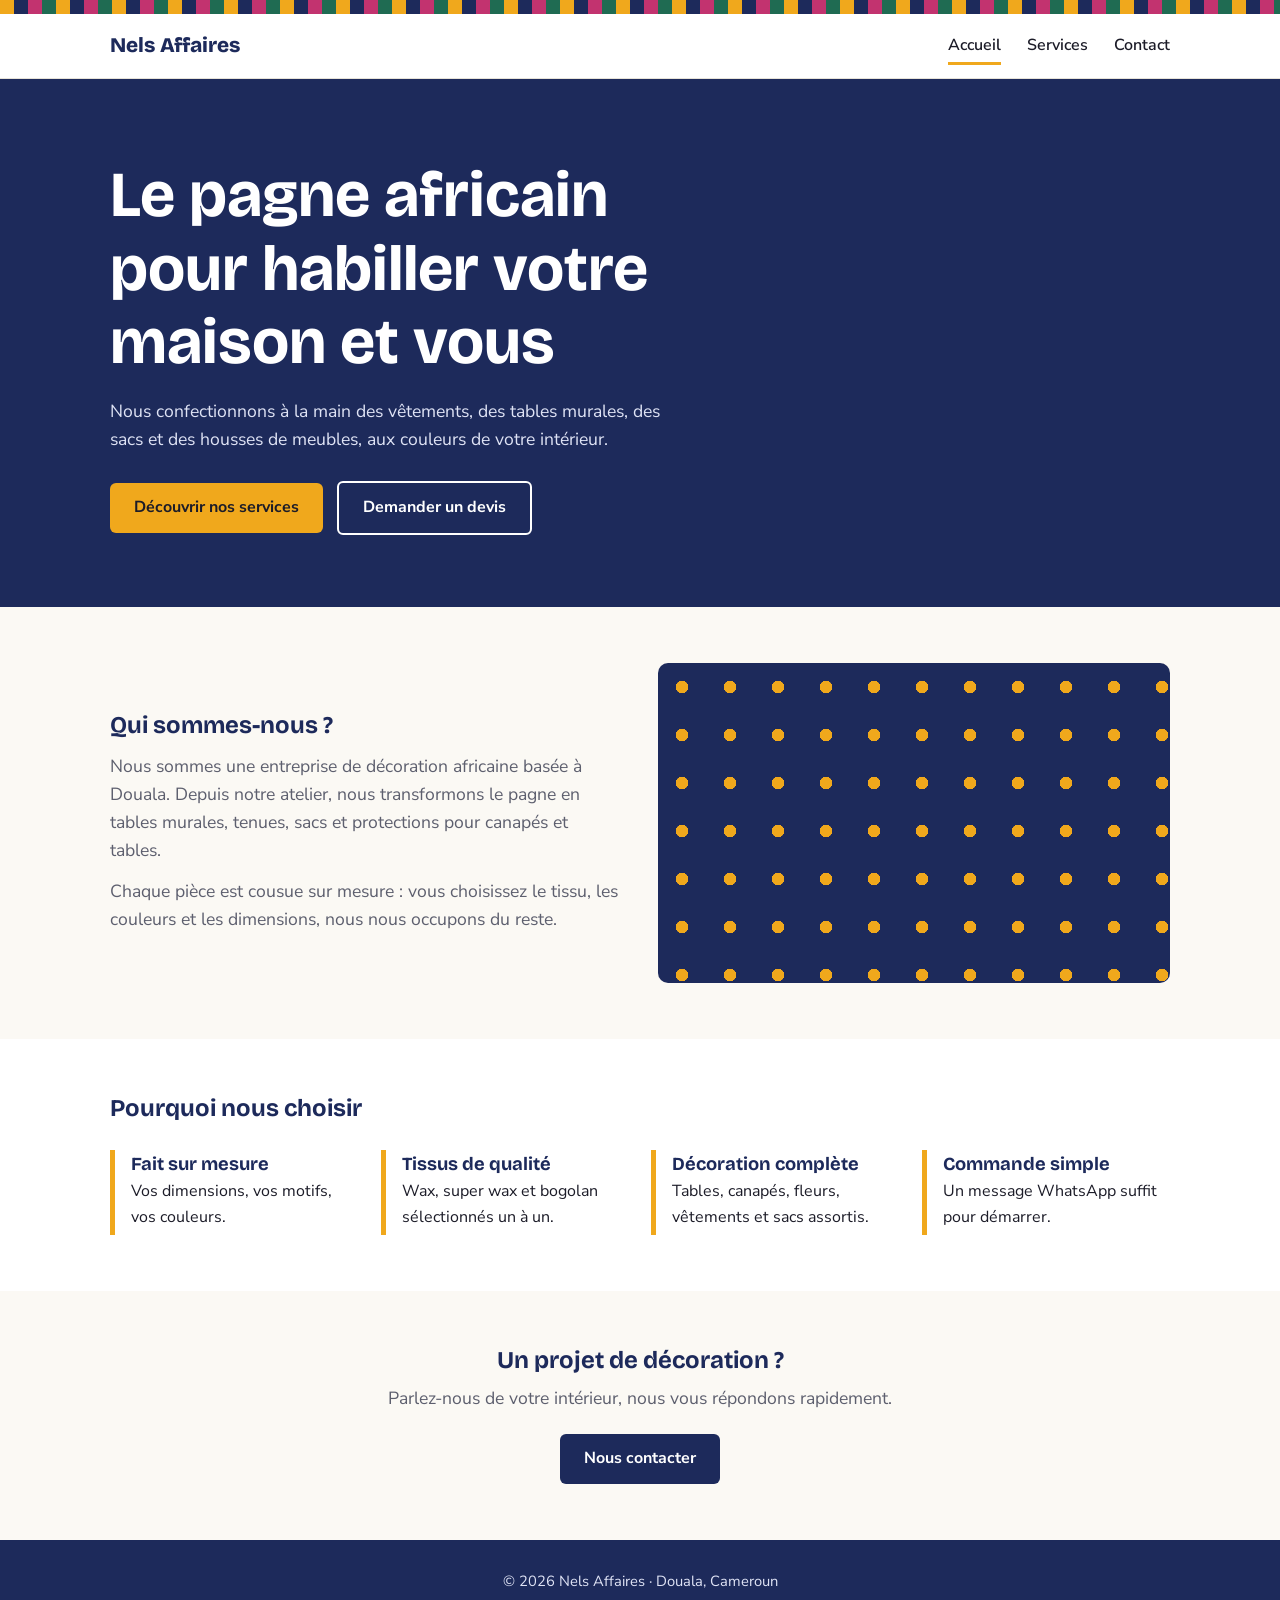
==== commit 89ebcdaf: "Modification des informations reelles de l'entreprise, nom (Nels Affaires), WhatsApp et compte Tikto" ====
--- a/index.html
+++ b/index.html
@@ -3,7 +3,7 @@
 <head>
 <meta charset="UTF-8">
 <meta name="viewport" content="width=device-width, initial-scale=1">
-<title>Pagne & Maison – Décoration africaine sur mesure</title>
+<title>Nels Affaires – Décoration africaine sur mesure</title>
 <meta name="description" content="Vêtements, tables murales, sacs et protections de meubles en pagne africain, faits sur mesure.">
 <link rel="preconnect" href="https://fonts.googleapis.com">
 <link href="https://fonts.googleapis.com/css2?family=Bricolage+Grotesque:wght@600;800&family=Nunito+Sans:wght@400;600;700&display=swap" rel="stylesheet">
